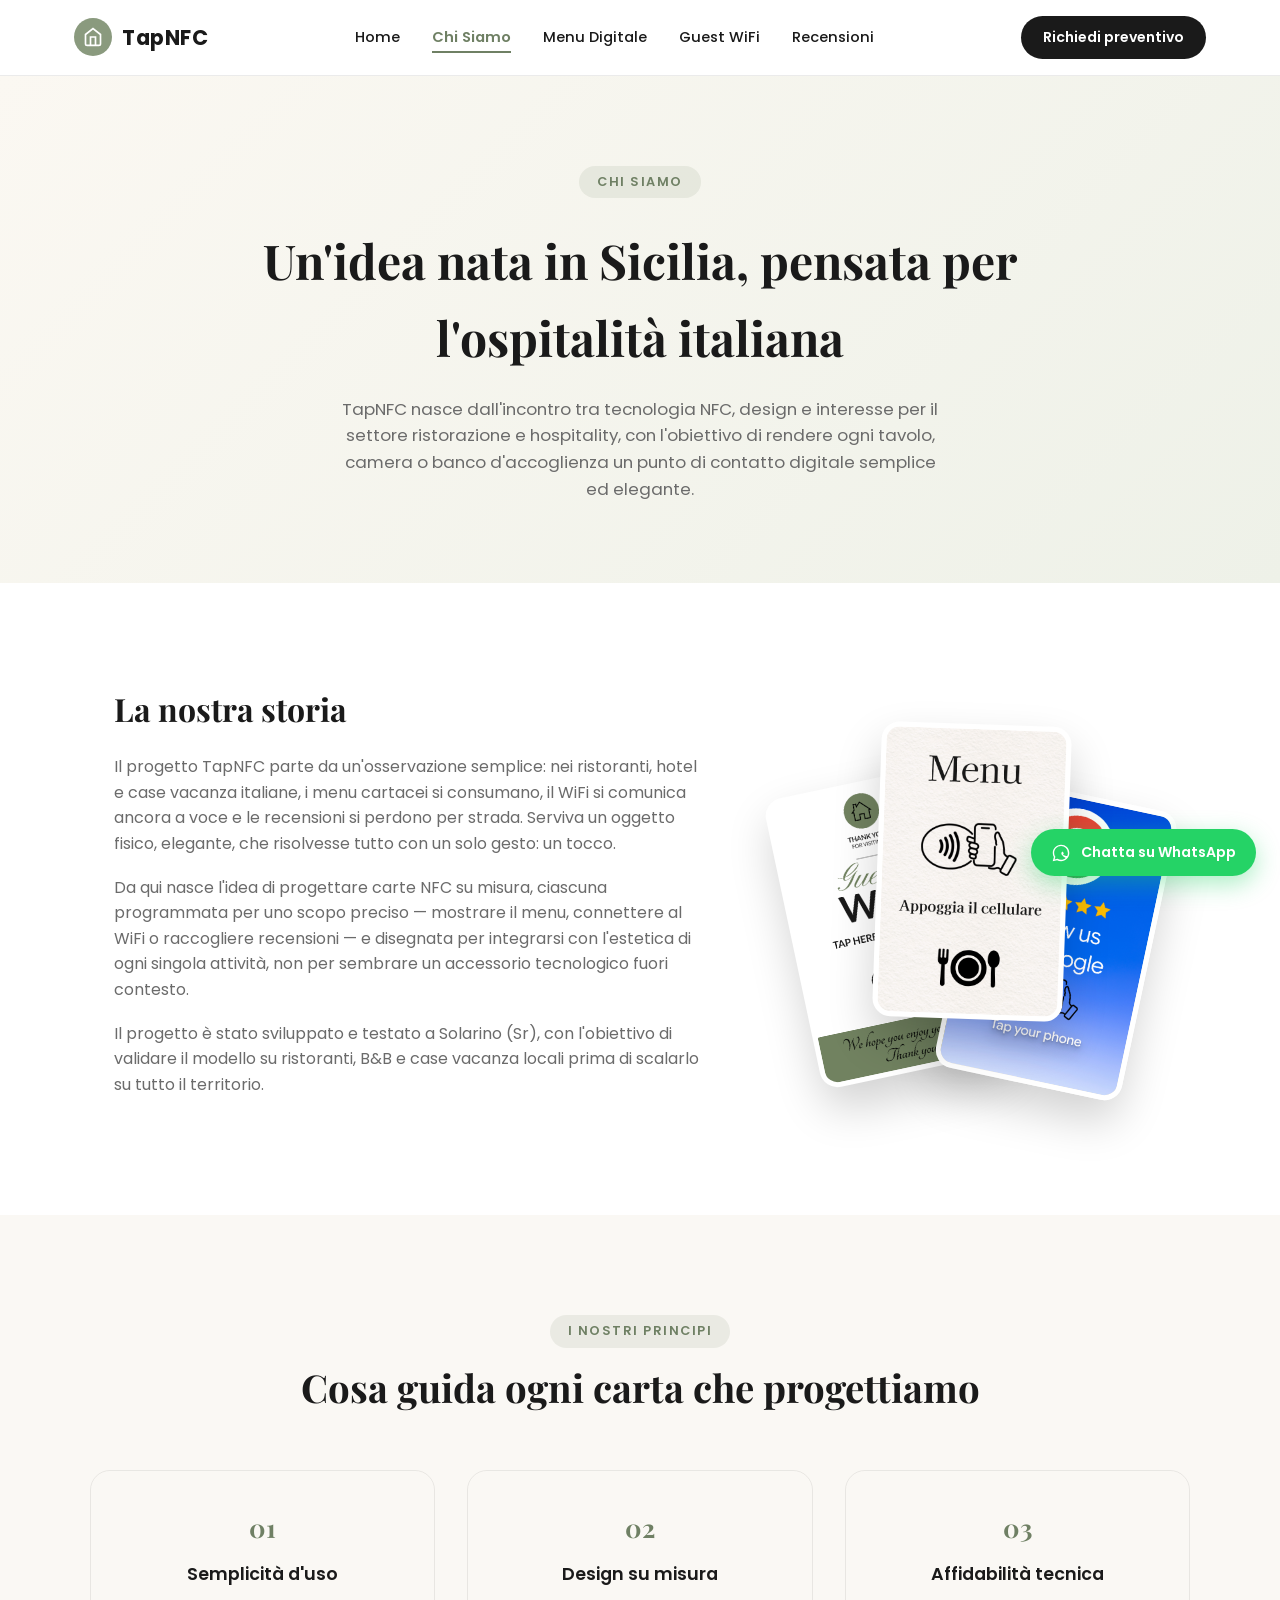
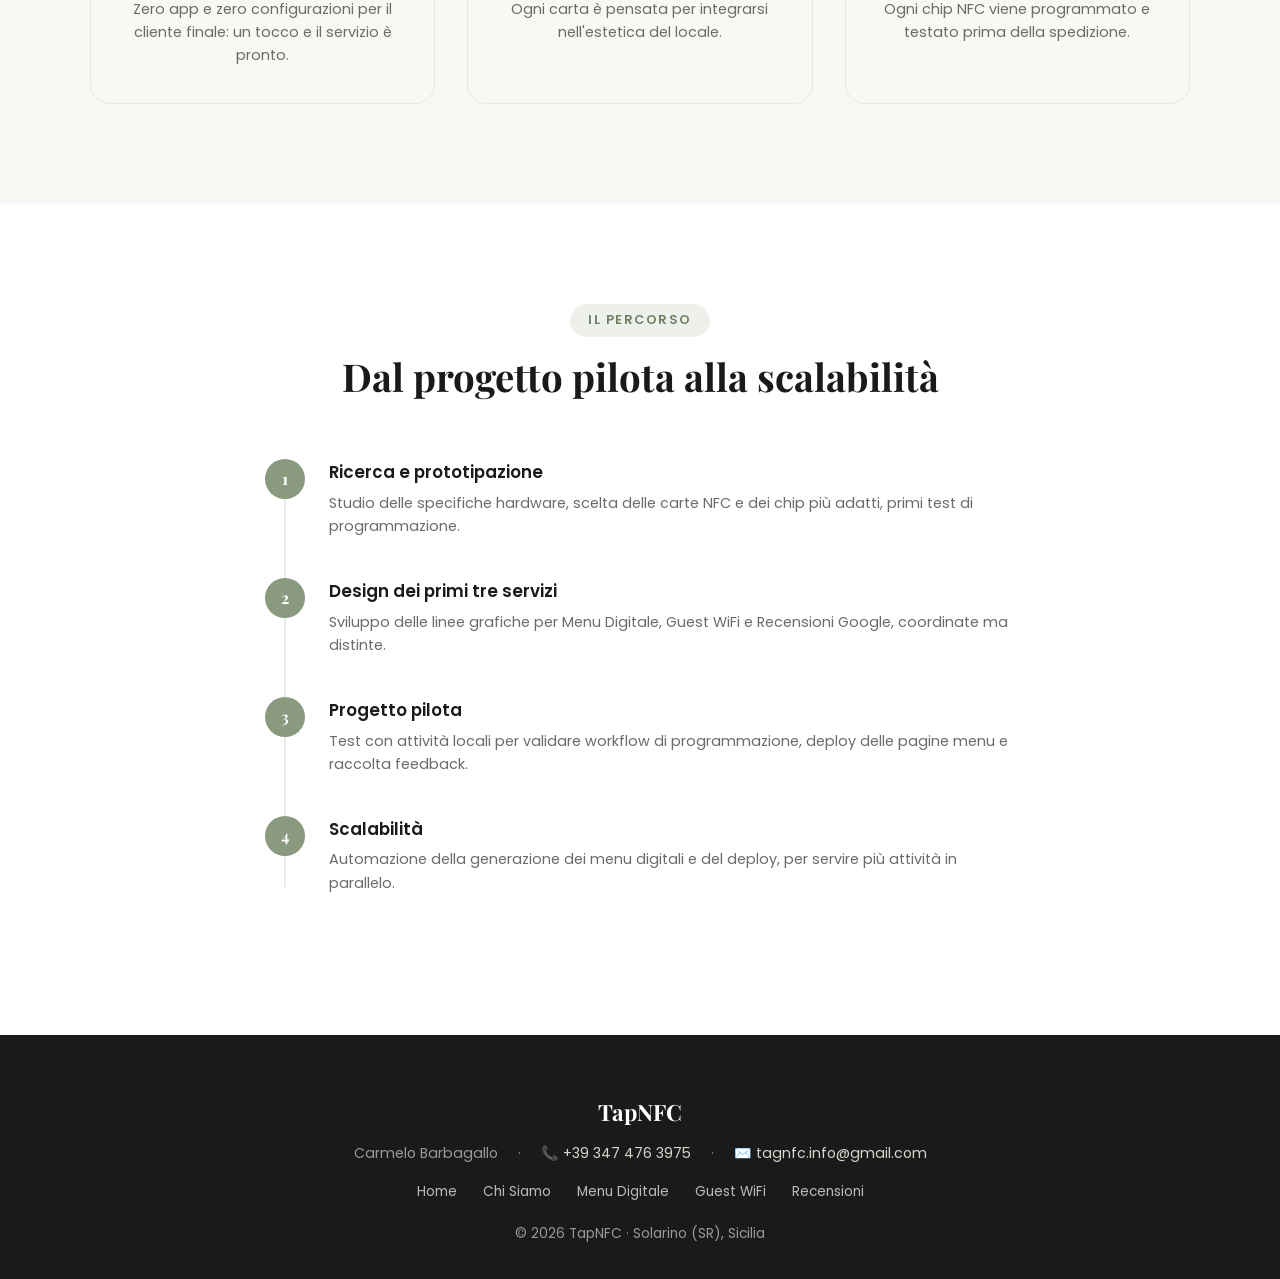
==== chi-siamo.html @ 0568dc38 "Aggiunto sito tapnfc" ====
<!DOCTYPE html>
<html lang="it">
<head>
<meta charset="UTF-8">
<meta name="viewport" content="width=device-width, initial-scale=1.0">
<title>Chi Siamo | Il progetto TapNFC in Sicilia</title>
<meta name="description" content="Scopri la storia di TapNFC: una soluzione nata in Sicilia per digitalizzare ristoranti, hotel e case vacanza con carte NFC eleganti e su misura.">
<meta property="og:title" content="Chi Siamo | TapNFC">
<meta property="og:description" content="Tecnologia NFC, design e ospitalità: la storia e la visione di TapNFC.">
<meta property="og:type" content="website">
<link rel="preconnect" href="https://fonts.googleapis.com">
<link href="https://fonts.googleapis.com/css2?family=Playfair+Display:wght@500;600;700&family=Poppins:wght@300;400;500;600;700&display=swap" rel="stylesheet">
<link rel="stylesheet" href="shared.css">
<style>
.about-hero{background:linear-gradient(135deg,#fbf8f2 0%,#eef1e8 100%);padding:90px 24px 80px;text-align:center}.about-hero h1{font-size:3rem;font-weight:700;max-width:760px;margin:0 auto 20px}.about-hero p{max-width:600px;margin:0 auto;color:var(--gray);font-size:1.05rem}.story{display:flex;gap:70px;align-items:center;max-width:1100px;margin:0 auto;padding:100px 24px}.story-text{flex:1}.story-text h2{font-size:2rem;margin-bottom:20px;font-weight:700}.story-text p{color:var(--gray);margin-bottom:18px;font-size:1rem}.story-visual{flex:0 0 390px;min-height:390px;display:flex;align-items:center;justify-content:center;position:relative}.card-deck{position:relative;width:360px;height:350px}.deck-card{position:absolute;width:190px;overflow:hidden;border:5px solid #fff;border-radius:18px;box-shadow:0 22px 45px rgba(0,0,0,.18);background:#fff;transition:transform .35s ease,z-index .2s}.deck-card img{width:100%;display:block}.deck-card.wifi{left:0;top:55px;transform:rotate(-12deg);z-index:1}.deck-card.menu{left:86px;top:0;transform:rotate(2deg);z-index:3}.deck-card.review{right:0;top:68px;transform:rotate(12deg);z-index:2;background:linear-gradient(135deg,#fff7e0,#fdeec2)}.deck-card:hover{transform:rotate(0deg) translateY(-12px) scale(1.05);z-index:10}.review-card{padding:0;text-align:center;color:#1a1a1a}.review-card img{width:100%;height:auto;display:block}.values-grid{display:grid;grid-template-columns:repeat(3,1fr);gap:32px;max-width:1100px;margin:0 auto}.value-card{text-align:center;padding:36px 26px;border-radius:20px;border:1.5px solid rgba(0,0,0,.07)}.value-card .num{font-family:'Playfair Display';font-size:1.6rem;color:var(--sage-dark);margin-bottom:12px;font-weight:700}.value-card h4{margin-bottom:10px;font-size:1.1rem;font-weight:600}.value-card p{color:var(--gray);font-size:.9rem}.timeline{max-width:750px;margin:0 auto;position:relative}.timeline::before{content:'';position:absolute;left:19px;top:8px;bottom:8px;width:2px;background:rgba(0,0,0,.08)}.timeline-item{display:flex;gap:24px;margin-bottom:40px;position:relative}.timeline-dot{width:40px;height:40px;border-radius:50%;background:var(--sage);color:white;flex-shrink:0;display:flex;align-items:center;justify-content:center;font-weight:700;font-family:'Playfair Display';z-index:2}.timeline-content h4{margin-bottom:6px;font-size:1.05rem;font-weight:600}.timeline-content p{color:var(--gray);font-size:.9rem}@media (max-width:900px){.story{flex-direction:column;padding-top:70px}.story-visual{flex-basis:auto;width:100%;min-height:350px}.values-grid{grid-template-columns:1fr}}@media (max-width:480px){.card-deck{transform:scale(.82);margin:-35px}.story-visual{min-height:315px}}
</style>
</head>
<body>
<header>
  <nav>
    <div class="logo">
      <div class="logo-icon">
        <svg viewBox="0 0 24 24" fill="none" stroke="white" stroke-width="2">
          <path d="M3 9l9-7 9 7v11a2 2 0 0 1-2 2H5a2 2 0 0 1-2-2z"/>
          <path d="M9 22V12h6v10"/>
        </svg>
      </div>
      TapNFC
    </div>
    <button class="mobile-toggle" aria-label="Apri menu" aria-expanded="false">
      <span></span>
      <span></span>
      <span></span>
    </button>
    <ul class="nav-links">
      <li><a href="index.html">Home</a></li>
      <li><a href="chi-siamo.html" class="active">Chi Siamo</a></li>
      <li><a href="menu-digitale.html">Menu Digitale</a></li>
      <li><a href="guest-wifi.html">Guest WiFi</a></li>
      <li><a href="recensioni-google.html">Recensioni</a></li>
      <li class="mobile-cta-item"><a href="index.html#contact" class="nav-cta">Richiedi preventivo</a></li>
    </ul>
    <a href="index.html#contact" class="nav-cta desktop-only">Richiedi preventivo</a>
  </nav>
</header>

<section class="about-hero">
  <div class="container">
    <span class="eyebrow">Chi siamo</span>
    <h1>Un'idea nata in Sicilia, pensata per l'ospitalità italiana</h1>
    <p>TapNFC nasce dall'incontro tra tecnologia NFC, design e interesse per il settore ristorazione e hospitality, con l'obiettivo di rendere ogni tavolo, camera o banco d'accoglienza un punto di contatto digitale semplice ed elegante.</p>
  </div>
</section>

<section class="story">
  <div class="story-text">
    <h2>La nostra storia</h2>
    <p>Il progetto TapNFC parte da un'osservazione semplice: nei ristoranti, hotel e case vacanza italiane, i menu cartacei si consumano, il WiFi si comunica ancora a voce e le recensioni si perdono per strada. Serviva un oggetto fisico, elegante, che risolvesse tutto con un solo gesto: un tocco.</p>
    <p>Da qui nasce l'idea di progettare carte NFC su misura, ciascuna programmata per uno scopo preciso — mostrare il menu, connettere al WiFi o raccogliere recensioni — e disegnata per integrarsi con l'estetica di ogni singola attività, non per sembrare un accessorio tecnologico fuori contesto.</p>
    <p>Il progetto è stato sviluppato e testato a Solarino (Sr), con l'obiettivo di validare il modello su ristoranti, B&amp;B e case vacanza locali prima di scalarlo su tutto il territorio.</p>
  </div>
  <div class="story-visual">
    <div class="card-deck">
      <div class="deck-card wifi"><img src="images/HQ_WIFI_card.png" alt="Carta NFC Guest WiFi"></div>
      <div class="deck-card menu"><img src="images/HQ_menu_fronte.png" alt="Carta NFC Menu Digitale"></div>
      <div class="deck-card review"><div class="review-card"><img src="images/review_card_new.png" alt="Carta NFC per recensioni Google"></div></div>
    </div>
  </div>
</section>

<section style="background:#faf8f4;">
  <div class="container">
    <div class="section-head">
      <span class="eyebrow">I nostri principi</span>
      <h2>Cosa guida ogni carta che progettiamo</h2>
    </div>
    <div class="values-grid">
      <div class="value-card">
        <div class="num">01</div>
        <h4>Semplicità d'uso</h4>
        <p>Zero app e zero configurazioni per il cliente finale: un tocco e il servizio è pronto.</p>
      </div>
      <div class="value-card">
        <div class="num">02</div>
        <h4>Design su misura</h4>
        <p>Ogni carta è pensata per integrarsi nell'estetica del locale.</p>
      </div>
      <div class="value-card">
        <div class="num">03</div>
        <h4>Affidabilità tecnica</h4>
        <p>Ogni chip NFC viene programmato e testato prima della spedizione.</p>
      </div>
    </div>
  </div>
</section>

<section>
  <div class="container">
    <div class="section-head">
      <span class="eyebrow">Il percorso</span>
      <h2>Dal progetto pilota alla scalabilità</h2>
    </div>
    <div class="timeline">
      <div class="timeline-item">
        <div class="timeline-dot">1</div>
        <div class="timeline-content">
          <h4>Ricerca e prototipazione</h4>
          <p>Studio delle specifiche hardware, scelta delle carte NFC e dei chip più adatti, primi test di programmazione.</p>
        </div>
      </div>
      <div class="timeline-item">
        <div class="timeline-dot">2</div>
        <div class="timeline-content">
          <h4>Design dei primi tre servizi</h4>
          <p>Sviluppo delle linee grafiche per Menu Digitale, Guest WiFi e Recensioni Google, coordinate ma distinte.</p>
        </div>
      </div>
      <div class="timeline-item">
        <div class="timeline-dot">3</div>
        <div class="timeline-content">
          <h4>Progetto pilota</h4>
          <p>Test con attività locali per validare workflow di programmazione, deploy delle pagine menu e raccolta feedback.</p>
        </div>
      </div>
      <div class="timeline-item">
        <div class="timeline-dot">4</div>
        <div class="timeline-content">
          <h4>Scalabilità</h4>
          <p>Automazione della generazione dei menu digitali e del deploy, per servire più attività in parallelo.</p>
        </div>
      </div>
    </div>
  </div>
</section>

<a href="https://wa.me/393474763975?text=Ciao%20Carmelo,%20ho%20letto%20del%20progetto%20TapNFC%20e%20vorrei%20maggiori%20informazioni." target="_blank" rel="noopener noreferrer" class="floating-contact" aria-label="Contattaci su WhatsApp">
  <svg viewBox="0 0 24 24" fill="currentColor">
    <path d="M12.04 2c-5.46 0-9.91 4.45-9.91 9.91 0 1.75.46 3.45 1.32 4.95L2.05 22l5.25-1.38c1.45.79 3.08 1.21 4.74 1.21 5.46 0 9.91-4.45 9.91-9.91 0-2.65-1.03-5.14-2.9-7.01A9.816 9.816 0 0 0 12.04 2zm.01 1.67c2.2 0 4.26.86 5.82 2.42a8.225 8.225 0 0 1 2.41 5.83c0 4.54-3.7 8.24-8.24 8.24-1.48 0-2.93-.4-4.2-1.15l-.3-.18-3.12.82.83-3.04-.2-.31a8.196 8.196 0 0 1-1.26-4.38c0-4.54 3.7-8.24 8.24-8.24zm4.78 11.66c-.2-.1-.18-.09-1.07-.54-.89-.44-1.04-.54-1.18-.74-.15-.2-.05-.3.05-.44.1-.15.25-.3.35-.45.1-.15.15-.25.2-.4.05-.15 0-.3-.05-.4-.05-.1-.45-1.08-.62-1.48-.16-.39-.33-.34-.45-.34h-.39c-.13 0-.35.05-.53.25-.18.2-.7.68-.7 1.66s.72 1.92.82 2.05c.1.15 1.41 2.15 3.42 3.02.48.21.85.33 1.14.43.48.15.92.13 1.27.08.39-.06 1.19-.49 1.36-.96.17-.47.17-.88.12-.96-.05-.08-.18-.13-.38-.23z"/>
  </svg>
  <span>Chatta su WhatsApp</span>
</a>

<footer>
  <div class="footer-logo">TapNFC</div>
  <div class="footer-contact-info">
    <span>Carmelo Barbagallo</span>
    <span>·</span>
    <a href="tel:+393474763975">📞 +39 347 476 3975</a>
    <span>·</span>
    <a href="mailto:tagnfc.info@gmail.com">✉️ tagnfc.info@gmail.com</a>
  </div>
  <div class="footer-links">
    <a href="index.html">Home</a>
    <a href="chi-siamo.html">Chi Siamo</a>
    <a href="menu-digitale.html">Menu Digitale</a>
    <a href="guest-wifi.html">Guest WiFi</a>
    <a href="recensioni-google.html">Recensioni</a>
  </div>
  <p>&copy; 2026 TapNFC · Solarino (SR), Sicilia</p>
</footer>

<script src="shared.js" defer></script>
</body>
</html>
---- shared.css ----
:root {
  --sage: #8a9a7e;
  --sage-dark: #6f8064;
  --cream: #f4ecdf;
  --black: #1a1a1a;
  --white: #ffffff;
  --gray: #6b6b6b;
  --gray-light: #f7f7f7;
  --border-light: rgba(0, 0, 0, 0.08);
  --shadow: 0 10px 30px rgba(0, 0, 0, 0.08);
  --shadow-lg: 0 20px 45px rgba(0, 0, 0, 0.12);
  --transition: all 0.25s cubic-bezier(0.16, 1, 0.3, 1);
}

* {
  margin: 0;
  padding: 0;
  box-sizing: border-box;
}

html {
  scroll-behavior: smooth;
  -webkit-text-size-adjust: 100%;
  overflow-x: clip;
}

body {
  font-family: 'Poppins', -apple-system, BlinkMacSystemFont, sans-serif;
  color: var(--black);
  background: var(--white);
  line-height: 1.6;
  overflow-x: clip;
  width: 100%;
  position: relative;
}

h1, h2, h3, .script {
  font-family: 'Playfair Display', Georgia, serif;
}

a {
  text-decoration: none;
  color: inherit;
}

img {
  max-width: 100%;
  height: auto;
  display: block;
}

.container {
  max-width: 1180px;
  margin: 0 auto;
  padding: 0 24px;
}

/* Header & Navigation (Always Sticky on Desktop and Mobile) */
header {
  position: -webkit-sticky;
  position: sticky;
  top: 0;
  left: 0;
  width: 100%;
  z-index: 1100;
  background: transparent;
  border-bottom: 1px solid var(--border-light);
  isolation: isolate;
}

/* L'effetto vetro è isolato su uno pseudo-elemento: backdrop-filter crea un
   containing block per i discendenti "position: fixed" (come .nav-links),
   quindi va tenuto FUORI dall'elemento <header> stesso. */
header::before {
  content: '';
  position: absolute;
  inset: 0;
  background: rgba(255, 255, 255, 0.95);
  backdrop-filter: blur(12px);
  -webkit-backdrop-filter: blur(12px);
  z-index: -1;
}

nav {
  display: flex;
  align-items: center;
  justify-content: space-between;
  padding: 16px 24px;
  max-width: 1180px;
  margin: 0 auto;
}

.logo {
  display: flex;
  align-items: center;
  gap: 10px;
  font-weight: 700;
  font-size: 1.3rem;
  letter-spacing: 0.5px;
  color: var(--black);
  z-index: 1200;
}

.logo-icon {
  width: 38px;
  height: 38px;
  border-radius: 50%;
  background: var(--sage);
  display: flex;
  align-items: center;
  justify-content: center;
  flex-shrink: 0;
}

.logo-icon svg {
  width: 20px;
  height: 20px;
  stroke: white;
}

.nav-links {
  display: flex;
  gap: 32px;
  list-style: none;
  align-items: center;
}

.nav-links li a:not(.nav-cta) {
  font-size: 0.92rem;
  font-weight: 500;
  color: var(--black);
  position: relative;
  padding: 6px 0;
  transition: color 0.2s ease;
}

.nav-links li a:not(.nav-cta)::after {
  content: '';
  position: absolute;
  bottom: 0;
  left: 0;
  width: 0%;
  height: 2px;
  background: var(--sage-dark);
  transition: width 0.25s ease;
}

.nav-links li a:not(.nav-cta).active {
  color: var(--sage-dark);
  font-weight: 600;
}

.nav-links li a:not(.nav-cta).active::after,
.nav-links li a:not(.nav-cta):hover::after {
  width: 100%;
}

.nav-links li a:not(.nav-cta):hover {
  color: var(--sage-dark);
}

/* Hide mobile CTA in desktop navigation */
.mobile-cta-item {
  display: none;
}

.nav-cta {
  background: var(--black);
  color: #ffffff !important;
  padding: 10px 22px;
  border-radius: 30px;
  font-size: 0.88rem;
  font-weight: 600;
  transition: var(--transition);
  display: inline-flex;
  align-items: center;
  justify-content: center;
  white-space: nowrap;
  border: none;
  text-decoration: none !important;
}

.nav-cta:hover {
  background: var(--sage-dark);
  color: #ffffff !important;
  transform: translateY(-2px);
  box-shadow: 0 6px 16px rgba(0, 0, 0, 0.12);
}

/* Mobile Hamburger Toggle */
.mobile-toggle {
  display: none;
  flex-direction: column;
  justify-content: space-around;
  width: 32px;
  height: 26px;
  background: transparent;
  border: none;
  cursor: pointer;
  padding: 2px;
  z-index: 1200;
}

.mobile-toggle span {
  width: 100%;
  height: 2.5px;
  background: var(--black);
  border-radius: 2px;
  transition: all 0.3s ease;
}

.mobile-toggle.is-active span:nth-child(1) {
  transform: translateY(7.5px) rotate(45deg);
}

.mobile-toggle.is-active span:nth-child(2) {
  opacity: 0;
}

.mobile-toggle.is-active span:nth-child(3) {
  transform: translateY(-7.5px) rotate(-45deg);
}

/* Typography & Badges */
.eyebrow {
  display: inline-block;
  padding: 6px 18px;
  border-radius: 20px;
  background: rgba(138, 154, 126, 0.15);
  color: var(--sage-dark);
  font-size: 0.8rem;
  font-weight: 600;
  letter-spacing: 1.5px;
  text-transform: uppercase;
  margin-bottom: 24px;
}

.btn-primary {
  background: var(--sage-dark);
  color: white;
  padding: 14px 32px;
  border-radius: 32px;
  font-weight: 600;
  font-size: 0.95rem;
  box-shadow: var(--shadow);
  transition: var(--transition);
  display: inline-block;
  border: none;
  cursor: pointer;
  text-align: center;
}

.btn-primary:hover {
  transform: translateY(-3px);
  background: #5c6b52;
  box-shadow: var(--shadow-lg);
}

.btn-secondary {
  background: white;
  color: var(--black);
  padding: 14px 32px;
  border-radius: 32px;
  font-weight: 600;
  font-size: 0.95rem;
  border: 1.5px solid rgba(0, 0, 0, 0.15);
  transition: var(--transition);
  display: inline-block;
  text-align: center;
}

.btn-secondary:hover {
  transform: translateY(-3px);
  border-color: var(--sage-dark);
  color: var(--sage-dark);
  box-shadow: 0 6px 18px rgba(0, 0, 0, 0.06);
}

/* Sections */
section {
  padding: 100px 24px;
}

.section-head {
  text-align: center;
  max-width: 680px;
  margin: 0 auto 60px;
}

.section-head .eyebrow {
  margin-bottom: 16px;
}

.section-head h2 {
  font-size: 2.4rem;
  margin-bottom: 16px;
  font-weight: 700;
  line-height: 1.2;
}

.section-head p {
  color: var(--gray);
  font-size: 1.02rem;
}

/* Floating Quick Contact (WhatsApp Sticky) */
.floating-contact {
  position: fixed;
  bottom: 24px;
  right: 24px;
  z-index: 9999;
  background: #25D366;
  color: #ffffff !important;
  padding: 12px 20px;
  border-radius: 50px;
  display: flex;
  align-items: center;
  gap: 10px;
  font-size: 0.88rem;
  font-weight: 600;
  box-shadow: 0 8px 24px rgba(37, 211, 102, 0.38);
  transition: transform 0.25s ease, box-shadow 0.25s ease, background 0.25s ease;
  text-decoration: none !important;
  bottom: max(24px, env(safe-area-inset-bottom, 24px));
  right: max(24px, env(safe-area-inset-right, 24px));
}

.floating-contact:hover {
  background: #20ba5a;
  transform: translateY(-3px) scale(1.03);
  box-shadow: 0 12px 28px rgba(37, 211, 102, 0.48);
}

.floating-contact svg {
  width: 20px;
  height: 20px;
  fill: currentColor;
  flex-shrink: 0;
}

/* Footer */
footer {
  background: var(--black);
  color: #999;
  padding: 60px 24px 35px;
  text-align: center;
  font-size: 0.85rem;
}

footer .footer-logo {
  color: white;
  font-family: 'Playfair Display', serif;
  font-size: 1.4rem;
  font-weight: 700;
  margin-bottom: 8px;
}

footer .footer-contact-info {
  display: flex;
  justify-content: center;
  align-items: center;
  gap: 20px;
  margin: 12px 0 16px;
  flex-wrap: wrap;
  font-size: 0.88rem;
}

footer .footer-contact-info a {
  color: #d1d9cc;
  transition: color 0.2s ease;
  display: inline-flex;
  align-items: center;
  gap: 6px;
}

footer .footer-contact-info a:hover {
  color: var(--sage);
}

footer .footer-links {
  display: flex;
  justify-content: center;
  gap: 26px;
  margin: 16px 0 20px;
  flex-wrap: wrap;
}

footer .footer-links a {
  color: #bbb;
  transition: color 0.2s ease;
}

footer .footer-links a:hover {
  color: var(--sage);
}

/* Responsive Media Queries */
@media (max-width: 900px) {
  .mobile-toggle {
    display: flex;
  }

  .nav-links {
    position: fixed;
    top: 0;
    right: 0;
    width: 82%;
    max-width: 320px;
    height: 100vh;
    height: 100dvh;
    background: #ffffff !important;
    flex-direction: column;
    align-items: stretch;
    justify-content: flex-start;
    padding: 85px 28px 40px;
    gap: 16px;
    box-shadow: -10px 0 35px rgba(0, 0, 0, 0.25);
    transform: translateX(100%);
    transition: transform 0.35s cubic-bezier(0.16, 1, 0.3, 1), visibility 0.35s;
    visibility: hidden;
    pointer-events: none;
    z-index: 1200;
    overflow-y: auto;
    -webkit-overflow-scrolling: touch;
  }

  .nav-links.is-open {
    transform: translateX(0);
    visibility: visible;
    pointer-events: auto;
  }

  .nav-links li {
    width: 100%;
  }

  .nav-links li a:not(.nav-cta) {
    font-size: 1.1rem;
    font-weight: 600;
    display: block;
    padding: 10px 0;
    border-bottom: 1px solid rgba(0, 0, 0, 0.06);
    color: var(--black);
  }

  .mobile-cta-item {
    display: block;
    margin-top: 12px;
    width: 100%;
  }

  .mobile-cta-item .nav-cta {
    width: 100%;
    display: block;
    text-align: center;
    padding: 14px 20px;
    background: var(--sage-dark);
    color: #ffffff !important;
    font-size: 0.95rem;
  }

  .nav-cta.desktop-only {
    display: none !important;
  }

  .nav-backdrop {
    position: fixed;
    top: 0;
    left: 0;
    width: 100vw;
    height: 100vh;
    height: 100dvh;
    background: rgba(0, 0, 0, 0.5);
    backdrop-filter: blur(4px);
    -webkit-backdrop-filter: blur(4px);
    opacity: 0;
    pointer-events: none;
    transition: opacity 0.3s ease;
    z-index: 1050;
  }

  .nav-backdrop.is-active {
    opacity: 1;
    pointer-events: auto;
  }

  .floating-contact {
    bottom: 20px;
    right: 18px;
    padding: 11px 18px;
    font-size: 0.84rem;
    bottom: max(20px, env(safe-area-inset-bottom, 20px));
    right: max(18px, env(safe-area-inset-right, 18px));
  }

  section {
    padding: 70px 20px;
  }

  .section-head h2 {
    font-size: 2rem;
  }
}
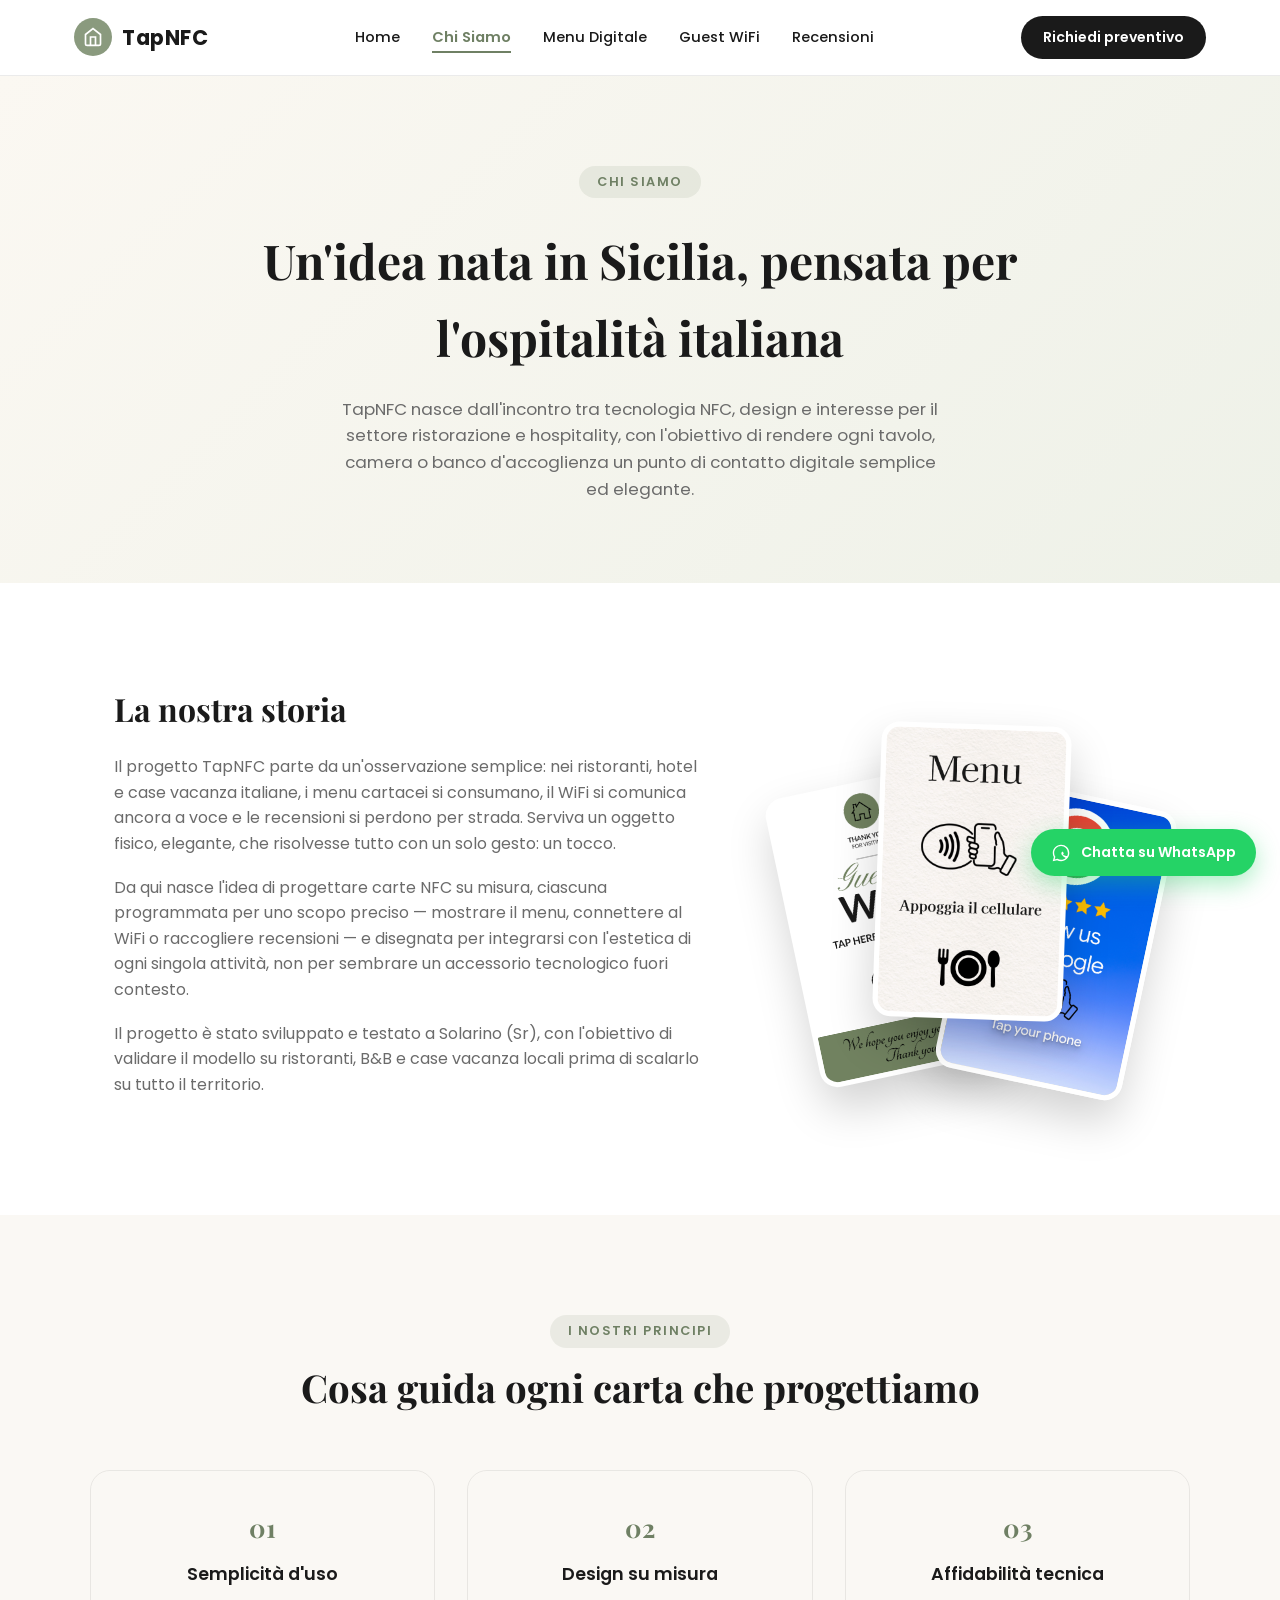
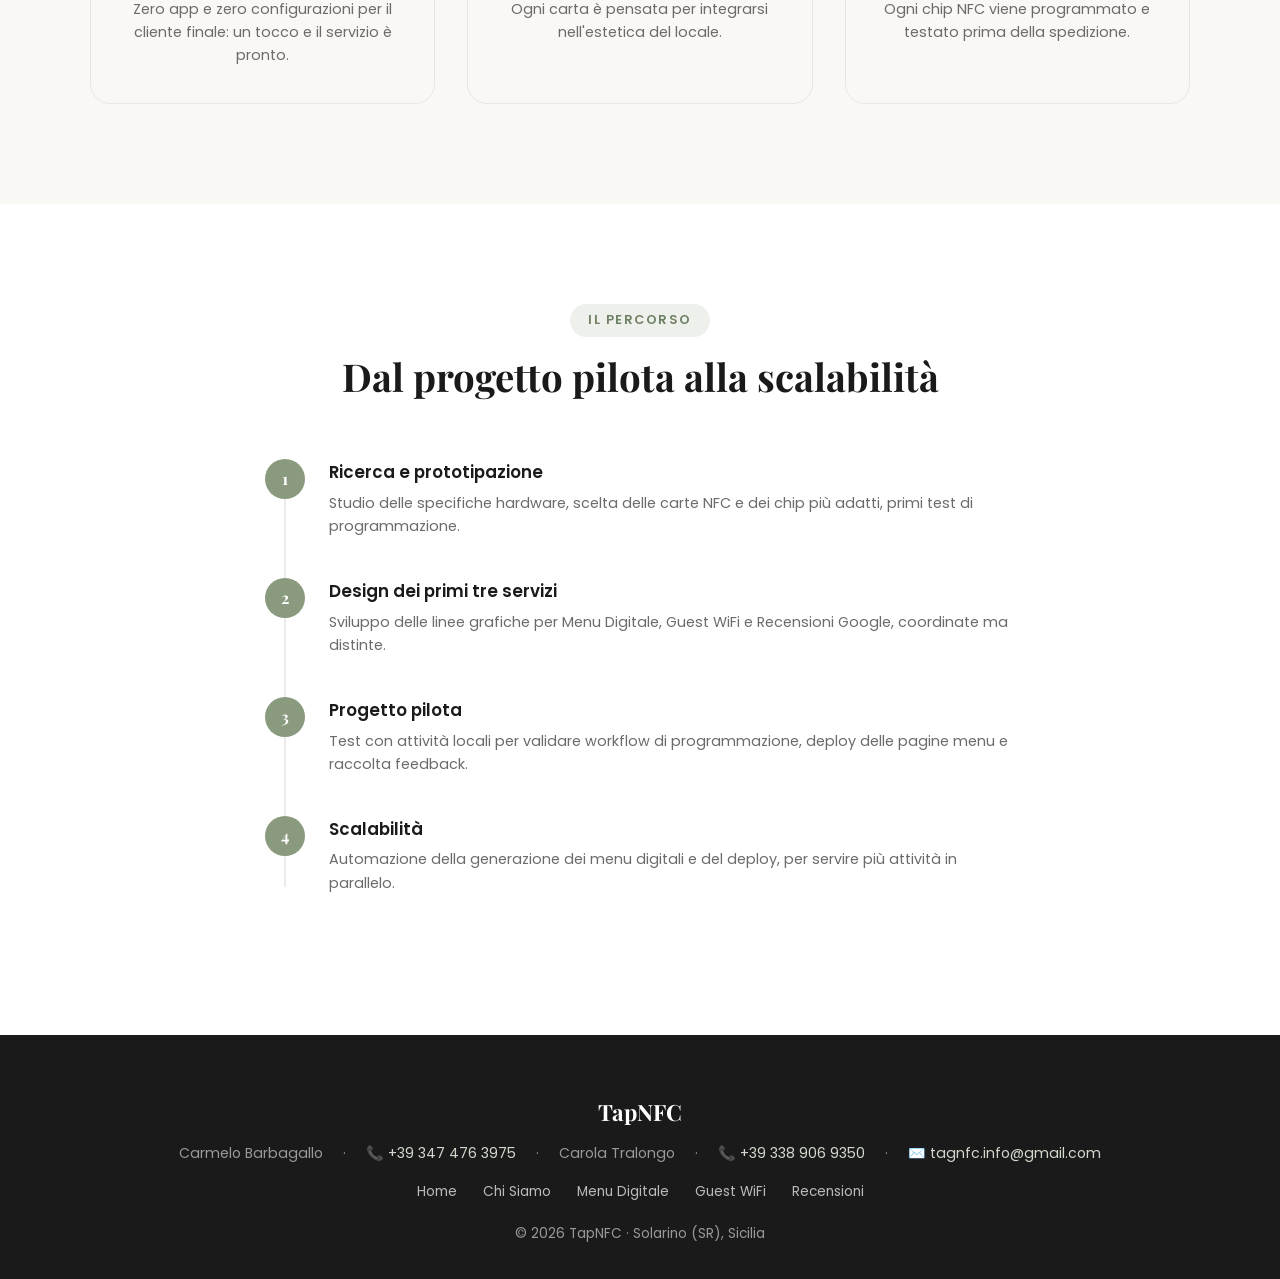
==== commit eb9c8c2e: "Aggiunge contatto Carola Tralongo in chi-siamo.html" ====
--- a/chi-siamo.html
+++ b/chi-siamo.html
@@ -147,6 +147,10 @@
     <span>·</span>
     <a href="tel:+393474763975">📞 +39 347 476 3975</a>
     <span>·</span>
+    <span>Carola Tralongo</span>
+    <span>·</span>
+    <a href="tel:+393389069350">📞 +39 338 906 9350</a>
+    <span>·</span>
     <a href="mailto:tagnfc.info@gmail.com">✉️ tagnfc.info@gmail.com</a>
   </div>
   <div class="footer-links">
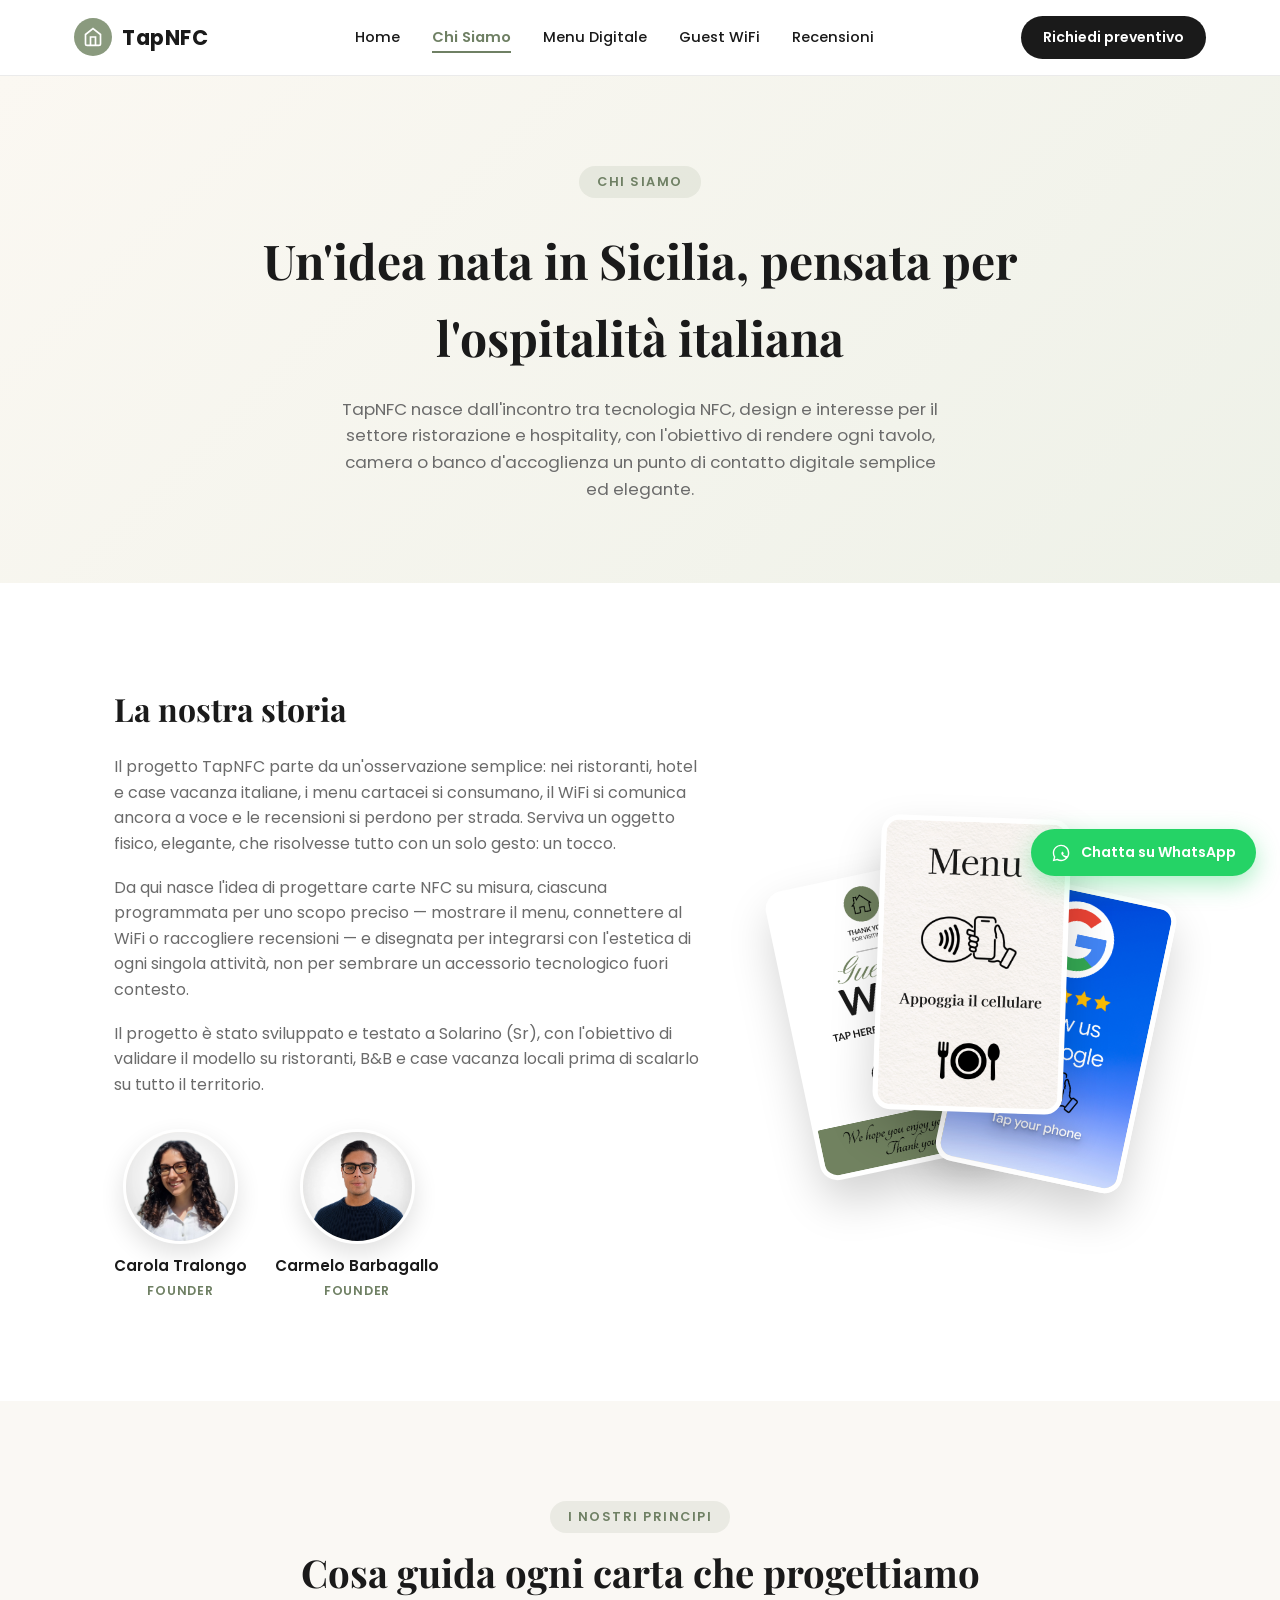
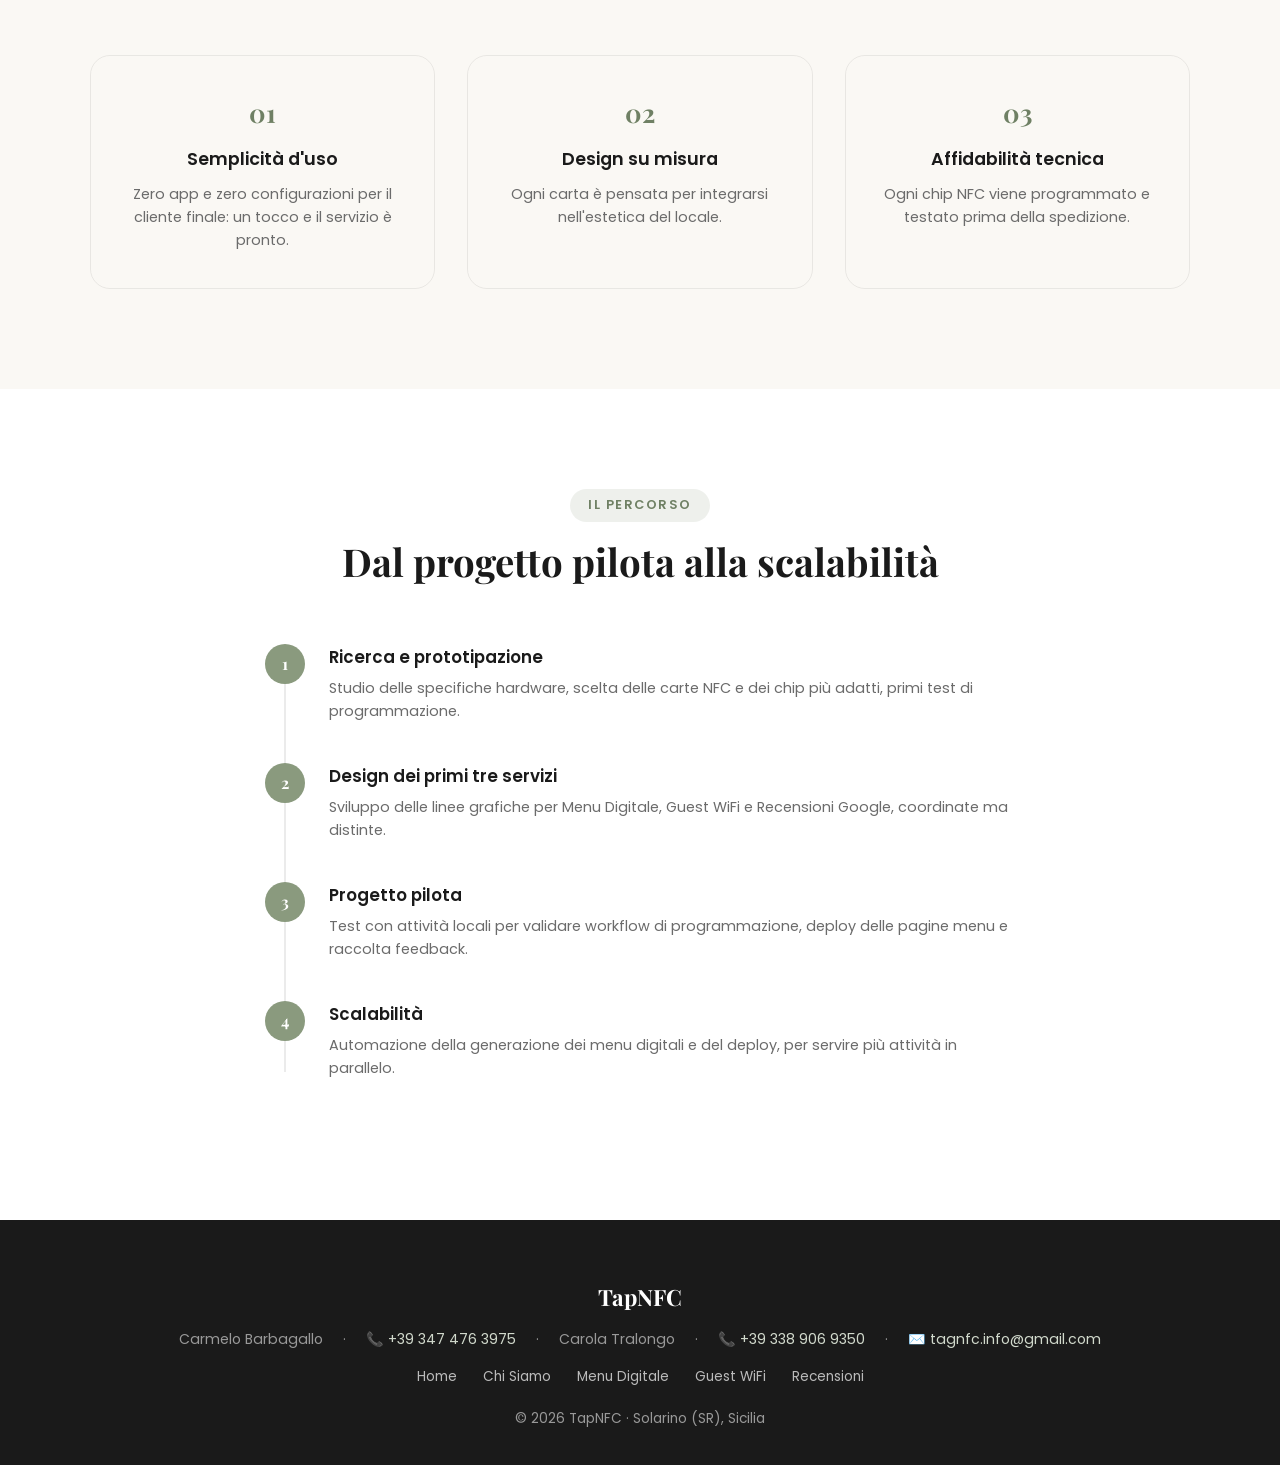
==== commit 1319718c: "Aggiunge foto e didascalie dei founder nella sezione la nostra storia in chi-siamo.html" ====
--- a/chi-siamo.html
+++ b/chi-siamo.html
@@ -12,7 +12,7 @@
 <link href="https://fonts.googleapis.com/css2?family=Playfair+Display:wght@500;600;700&family=Poppins:wght@300;400;500;600;700&display=swap" rel="stylesheet">
 <link rel="stylesheet" href="shared.css">
 <style>
-.about-hero{background:linear-gradient(135deg,#fbf8f2 0%,#eef1e8 100%);padding:90px 24px 80px;text-align:center}.about-hero h1{font-size:3rem;font-weight:700;max-width:760px;margin:0 auto 20px}.about-hero p{max-width:600px;margin:0 auto;color:var(--gray);font-size:1.05rem}.story{display:flex;gap:70px;align-items:center;max-width:1100px;margin:0 auto;padding:100px 24px}.story-text{flex:1}.story-text h2{font-size:2rem;margin-bottom:20px;font-weight:700}.story-text p{color:var(--gray);margin-bottom:18px;font-size:1rem}.story-visual{flex:0 0 390px;min-height:390px;display:flex;align-items:center;justify-content:center;position:relative}.card-deck{position:relative;width:360px;height:350px}.deck-card{position:absolute;width:190px;overflow:hidden;border:5px solid #fff;border-radius:18px;box-shadow:0 22px 45px rgba(0,0,0,.18);background:#fff;transition:transform .35s ease,z-index .2s}.deck-card img{width:100%;display:block}.deck-card.wifi{left:0;top:55px;transform:rotate(-12deg);z-index:1}.deck-card.menu{left:86px;top:0;transform:rotate(2deg);z-index:3}.deck-card.review{right:0;top:68px;transform:rotate(12deg);z-index:2;background:linear-gradient(135deg,#fff7e0,#fdeec2)}.deck-card:hover{transform:rotate(0deg) translateY(-12px) scale(1.05);z-index:10}.review-card{padding:0;text-align:center;color:#1a1a1a}.review-card img{width:100%;height:auto;display:block}.values-grid{display:grid;grid-template-columns:repeat(3,1fr);gap:32px;max-width:1100px;margin:0 auto}.value-card{text-align:center;padding:36px 26px;border-radius:20px;border:1.5px solid rgba(0,0,0,.07)}.value-card .num{font-family:'Playfair Display';font-size:1.6rem;color:var(--sage-dark);margin-bottom:12px;font-weight:700}.value-card h4{margin-bottom:10px;font-size:1.1rem;font-weight:600}.value-card p{color:var(--gray);font-size:.9rem}.timeline{max-width:750px;margin:0 auto;position:relative}.timeline::before{content:'';position:absolute;left:19px;top:8px;bottom:8px;width:2px;background:rgba(0,0,0,.08)}.timeline-item{display:flex;gap:24px;margin-bottom:40px;position:relative}.timeline-dot{width:40px;height:40px;border-radius:50%;background:var(--sage);color:white;flex-shrink:0;display:flex;align-items:center;justify-content:center;font-weight:700;font-family:'Playfair Display';z-index:2}.timeline-content h4{margin-bottom:6px;font-size:1.05rem;font-weight:600}.timeline-content p{color:var(--gray);font-size:.9rem}@media (max-width:900px){.story{flex-direction:column;padding-top:70px}.story-visual{flex-basis:auto;width:100%;min-height:350px}.values-grid{grid-template-columns:1fr}}@media (max-width:480px){.card-deck{transform:scale(.82);margin:-35px}.story-visual{min-height:315px}}
+.about-hero{background:linear-gradient(135deg,#fbf8f2 0%,#eef1e8 100%);padding:90px 24px 80px;text-align:center}.about-hero h1{font-size:3rem;font-weight:700;max-width:760px;margin:0 auto 20px}.about-hero p{max-width:600px;margin:0 auto;color:var(--gray);font-size:1.05rem}.story{display:flex;gap:70px;align-items:center;max-width:1100px;margin:0 auto;padding:100px 24px}.story-text{flex:1}.story-text h2{font-size:2rem;margin-bottom:20px;font-weight:700}.story-text p{color:var(--gray);margin-bottom:18px;font-size:1rem}.story-visual{flex:0 0 390px;min-height:390px;display:flex;align-items:center;justify-content:center;position:relative}.card-deck{position:relative;width:360px;height:350px}.deck-card{position:absolute;width:190px;overflow:hidden;border:5px solid #fff;border-radius:18px;box-shadow:0 22px 45px rgba(0,0,0,.18);background:#fff;transition:transform .35s ease,z-index .2s}.deck-card img{width:100%;display:block}.deck-card.wifi{left:0;top:55px;transform:rotate(-12deg);z-index:1}.deck-card.menu{left:86px;top:0;transform:rotate(2deg);z-index:3}.deck-card.review{right:0;top:68px;transform:rotate(12deg);z-index:2;background:linear-gradient(135deg,#fff7e0,#fdeec2)}.deck-card:hover{transform:rotate(0deg) translateY(-12px) scale(1.05);z-index:10}.review-card{padding:0;text-align:center;color:#1a1a1a}.review-card img{width:100%;height:auto;display:block}.values-grid{display:grid;grid-template-columns:repeat(3,1fr);gap:32px;max-width:1100px;margin:0 auto}.value-card{text-align:center;padding:36px 26px;border-radius:20px;border:1.5px solid rgba(0,0,0,.07)}.value-card .num{font-family:'Playfair Display';font-size:1.6rem;color:var(--sage-dark);margin-bottom:12px;font-weight:700}.value-card h4{margin-bottom:10px;font-size:1.1rem;font-weight:600}.value-card p{color:var(--gray);font-size:.9rem}.timeline{max-width:750px;margin:0 auto;position:relative}.timeline::before{content:'';position:absolute;left:19px;top:8px;bottom:8px;width:2px;background:rgba(0,0,0,.08)}.timeline-item{display:flex;gap:24px;margin-bottom:40px;position:relative}.timeline-dot{width:40px;height:40px;border-radius:50%;background:var(--sage);color:white;flex-shrink:0;display:flex;align-items:center;justify-content:center;font-weight:700;font-family:'Playfair Display';z-index:2}.timeline-content h4{margin-bottom:6px;font-size:1.05rem;font-weight:600}.timeline-content p{color:var(--gray);font-size:.9rem}.founders-grid{display:flex;gap:28px;margin-top:32px;flex-wrap:wrap}.founder-item{display:flex;flex-direction:column;align-items:center;text-align:center}.founder-photo{width:115px;height:115px;border-radius:50%;overflow:hidden;border:3px solid #fff;box-shadow:0 10px 24px rgba(0,0,0,.12);margin-bottom:10px;background:#fbf8f2;transition:transform .3s ease,box-shadow .3s ease}.founder-item:hover .founder-photo{transform:translateY(-3px);box-shadow:0 14px 28px rgba(0,0,0,.16)}.founder-photo img{width:100%;height:100%;object-fit:cover;display:block}.founder-caption strong{display:block;font-size:.95rem;font-weight:600;color:var(--black);margin-bottom:2px}.founder-caption span{display:block;font-size:.78rem;color:var(--sage-dark);font-weight:600;text-transform:uppercase;letter-spacing:.06em}@media (max-width:900px){.story{flex-direction:column;padding-top:70px}.story-visual{flex-basis:auto;width:100%;min-height:350px}.values-grid{grid-template-columns:1fr}.founders-grid{justify-content:center}}@media (max-width:480px){.card-deck{transform:scale(.82);margin:-35px}.story-visual{min-height:315px}.founders-grid{gap:20px}.founder-photo{width:95px;height:95px}}
 </style>
 </head>
 <body>
@@ -58,6 +58,26 @@
     <p>Il progetto TapNFC parte da un'osservazione semplice: nei ristoranti, hotel e case vacanza italiane, i menu cartacei si consumano, il WiFi si comunica ancora a voce e le recensioni si perdono per strada. Serviva un oggetto fisico, elegante, che risolvesse tutto con un solo gesto: un tocco.</p>
     <p>Da qui nasce l'idea di progettare carte NFC su misura, ciascuna programmata per uno scopo preciso — mostrare il menu, connettere al WiFi o raccogliere recensioni — e disegnata per integrarsi con l'estetica di ogni singola attività, non per sembrare un accessorio tecnologico fuori contesto.</p>
     <p>Il progetto è stato sviluppato e testato a Solarino (Sr), con l'obiettivo di validare il modello su ristoranti, B&amp;B e case vacanza locali prima di scalarlo su tutto il territorio.</p>
+    <div class="founders-grid">
+      <div class="founder-item">
+        <div class="founder-photo">
+          <img src="images/Profile_Picture_Carola.png" alt="Carola Tralongo, Founder">
+        </div>
+        <div class="founder-caption">
+          <strong>Carola Tralongo</strong>
+          <span>Founder</span>
+        </div>
+      </div>
+      <div class="founder-item">
+        <div class="founder-photo">
+          <img src="images/Profile_Picture_Carmelo.png" alt="Carmelo Barbagallo, Founder">
+        </div>
+        <div class="founder-caption">
+          <strong>Carmelo Barbagallo</strong>
+          <span>Founder</span>
+        </div>
+      </div>
+    </div>
   </div>
   <div class="story-visual">
     <div class="card-deck">
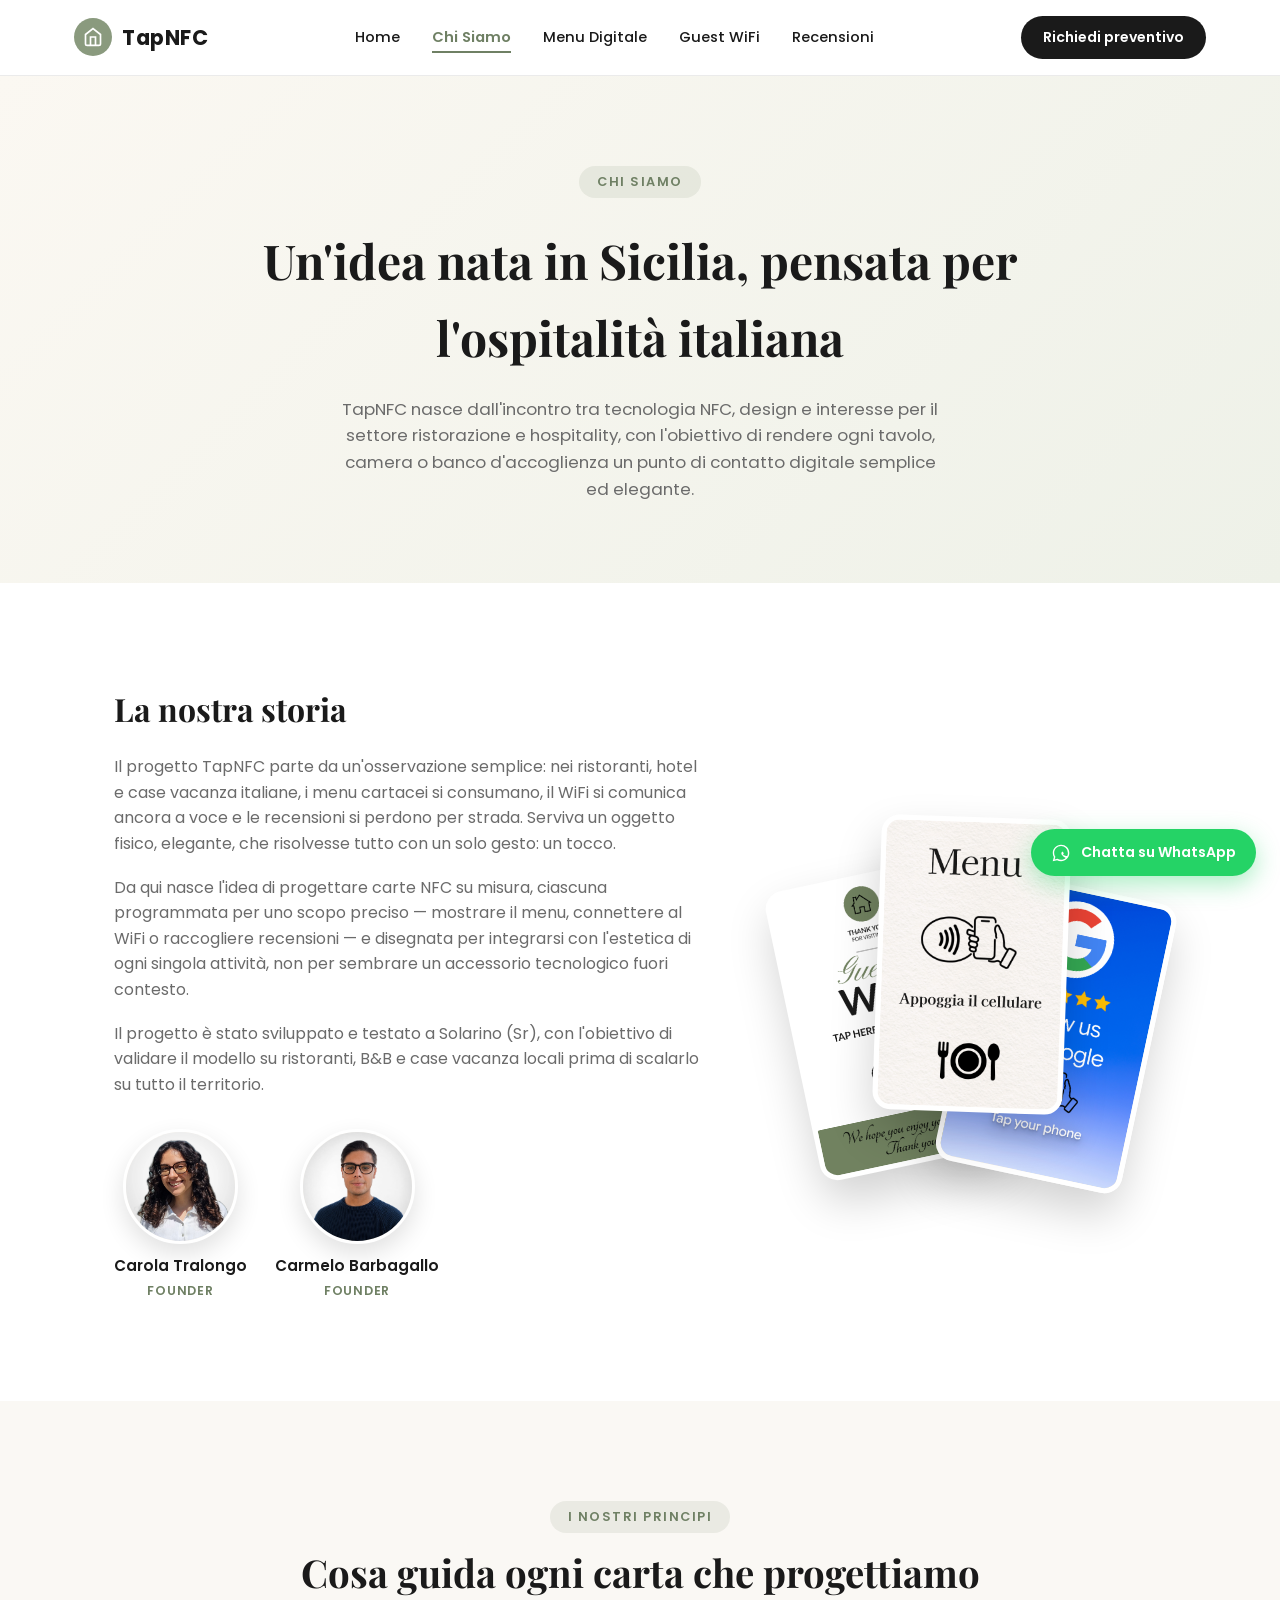
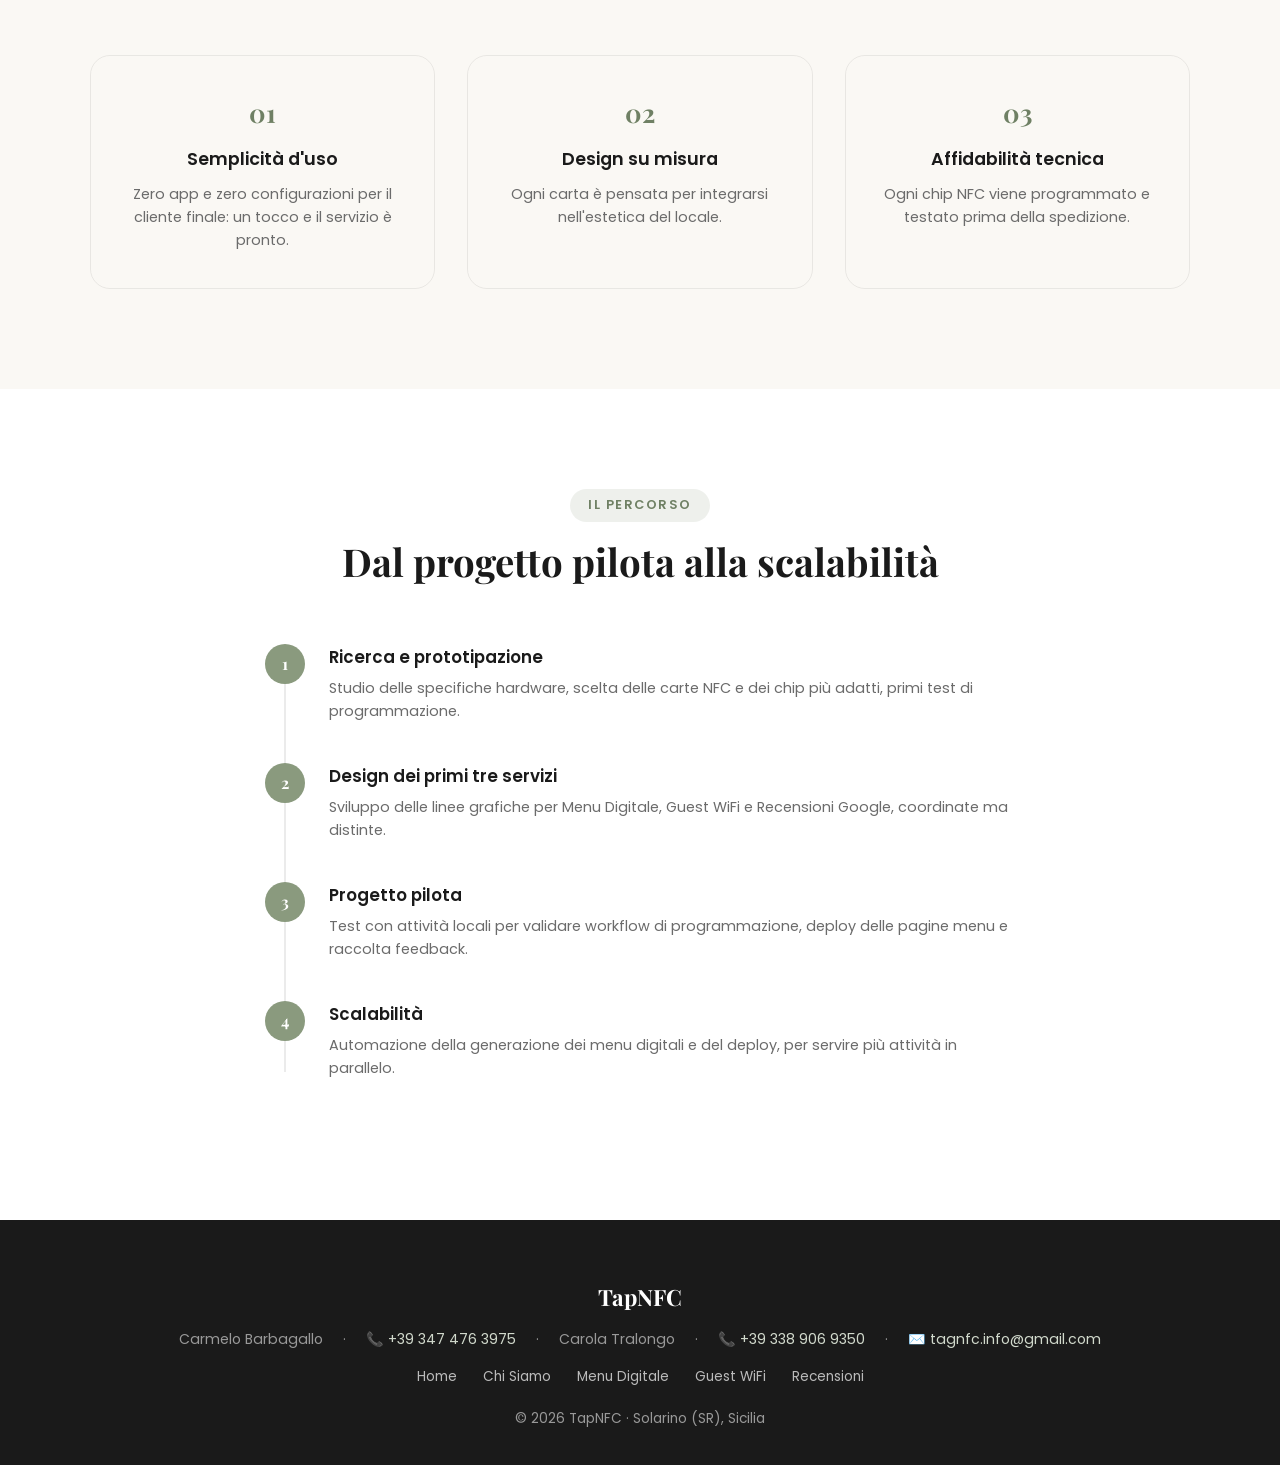
==== commit bc9e11b0: "Update chi-siamo.html" ====
--- a/chi-siamo.html
+++ b/chi-siamo.html
@@ -61,7 +61,7 @@
     <div class="founders-grid">
       <div class="founder-item">
         <div class="founder-photo">
-          <img src="images/Profile_Picture_Carola.png" alt="Carola Tralongo, Founder">
+          <img src="images/Profile_Picture_Carola.jpeg" alt="Carola Tralongo, Founder">
         </div>
         <div class="founder-caption">
           <strong>Carola Tralongo</strong>
@@ -70,7 +70,7 @@
       </div>
       <div class="founder-item">
         <div class="founder-photo">
-          <img src="images/Profile_Picture_Carmelo.png" alt="Carmelo Barbagallo, Founder">
+          <img src="images/Profile_Picture_Carmelo.jpeg" alt="Carmelo Barbagallo, Founder">
         </div>
         <div class="founder-caption">
           <strong>Carmelo Barbagallo</strong>
